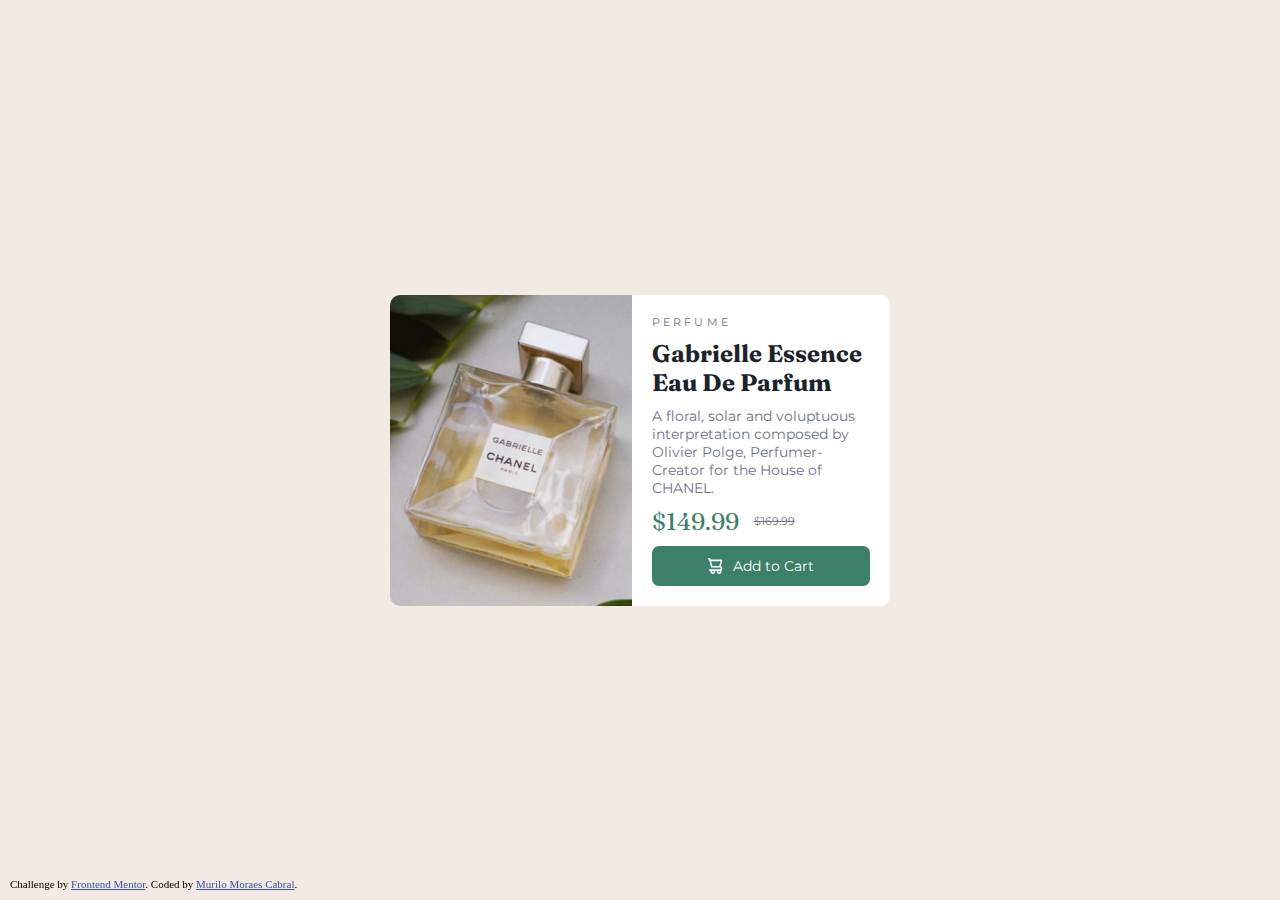
==== 001-product-preview-card-component-main/index.html @ 7cbd5f3d "changed folder names" ====
<!DOCTYPE html>
<html lang="en">
<head>
  <meta charset="UTF-8">
  <meta name="viewport" content="width=device-width, initial-scale=1.0">

  <meta
  name="description"
  content="Murilo's 1st challenge from Frontend Mentor.">
  
  <link rel="icon" type="image/png" sizes="32x32" href="./images/favicon-32x32.png">
  <link rel="stylesheet" href="style.css">

  <title>Front end Mentor | Product preview card component</title>
</head>
<body>
  <main>
    <div class="product-card">
      <img class="product-img-container" src="images/image-product-mobile-remake.jpg" alt="Gabrielle Essence Eau De Parfum">
      <div class="product-info">
        <div class="product-category">Perfume</div>
        <h2>Gabrielle Essence Eau De Parfum</h2>
        <p>A floral, solar and voluptuous interpretation composed by Olivier Polge, Perfumer-Creator for the House of CHANEL.</p>
        <div class="price-tag">$149.99<s>$169.99</s></div>
        <div class="add-to-cart-btt"><img src="images/icon-cart.svg" alt="icon-cart"><span>Add to Cart</span></div>
      </div>
    </div>
  </main>
  <footer>
    <div class="attribution">
      Challenge by <a href="https://www.frontendmentor.io?ref=challenge" target="_blank">Frontend Mentor</a>.
      Coded by <a href="https://www.frontendmentor.io/profile/murilomcabral" target="_blank">Murilo Moraes Cabral</a>.
    </div>
  </footer>
</body>
</html>
---- 001-product-preview-card-component-main/style.css ----
@charset "UTF-8";

@import url('https://fonts.googleapis.com/css2?family=Fraunces:wght@700&family=Montserrat:wght@500;700&display=swap');

.attribution { position: fixed; inset: auto auto 10px 10px; font-size: 11px; text-align: center; }
.attribution a { color: hsl(228, 45%, 44%); }

@media screen and (min-width: 500px) {
  div.product-card {
    width: 500px;
    flex-flow: row;
  }

  .product-img-container {
    width: 900px;
    object-fit: cover;
  }

}

* { margin: 0; padding: 0; box-sizing: border-box; }

:root {
  --pri-color-1: hsl(158, 36%, 37%);
  --pri-color-2: hsl(30, 38%, 92%);

  --sec-color-1: hsl(212, 21%, 14%);
  --sec-color-2: hsl(228, 12%, 48%);
  --sec-color-3: hsl(0, 0%, 100%);

  --montserrat-font: 'Montserrat', sans-serif;
  --fraunces-font: 'Fraunces', serif;
  
  --paragraph-font-size: 14px;
}

main {
  display: grid;
  place-items: center;
  
  min-height: 100dvh;

  background-color: var(--pri-color-2);
}

.product-card {
  display: flex;
  flex-direction: column;

  width: 300px;
  overflow: hidden;
  border-radius: 10px;

  background-color: var(--sec-color-3);
}

.product-category, s, p {
  font-family: var(--montserrat-font);
  color: var(--sec-color-2);
}

.product-category, s {
  font-size: calc(var(--paragraph-font-size) - 3px);
}

.product-category {
  letter-spacing: .2rem;
  text-transform: uppercase;
}

p {
  font-size: calc(var(--paragraph-font-size));
}

.product-img-container {
  overflow: hidden;
}

.product-info {
  display: flex;
  flex-flow: column;
  gap: 10px;

  padding: 20px;
}

h2 {
  font-family: var(--fraunces-font);
  color: var(--sec-color-1);
}

.price-tag {
  display: flex;
  align-items: center;
  gap: 15px;

  font-family: var(--fraunces-font);
  font-size: 1.5rem;
  color: var(--pri-color-1);
}

.add-to-cart-btt {
  display: flex;
  justify-content: center;
  align-items: center;
  gap: 10px;

  height: 40px;
  border-radius: 7px;

  font-family: var(--montserrat-font);
  font-size: var(--paragraph-font-size);
  background-color: var(--pri-color-1);
  color: var(--sec-color-3);
  cursor: pointer;
}

.add-to-cart-btt:hover {
  filter: brightness(.9);
}
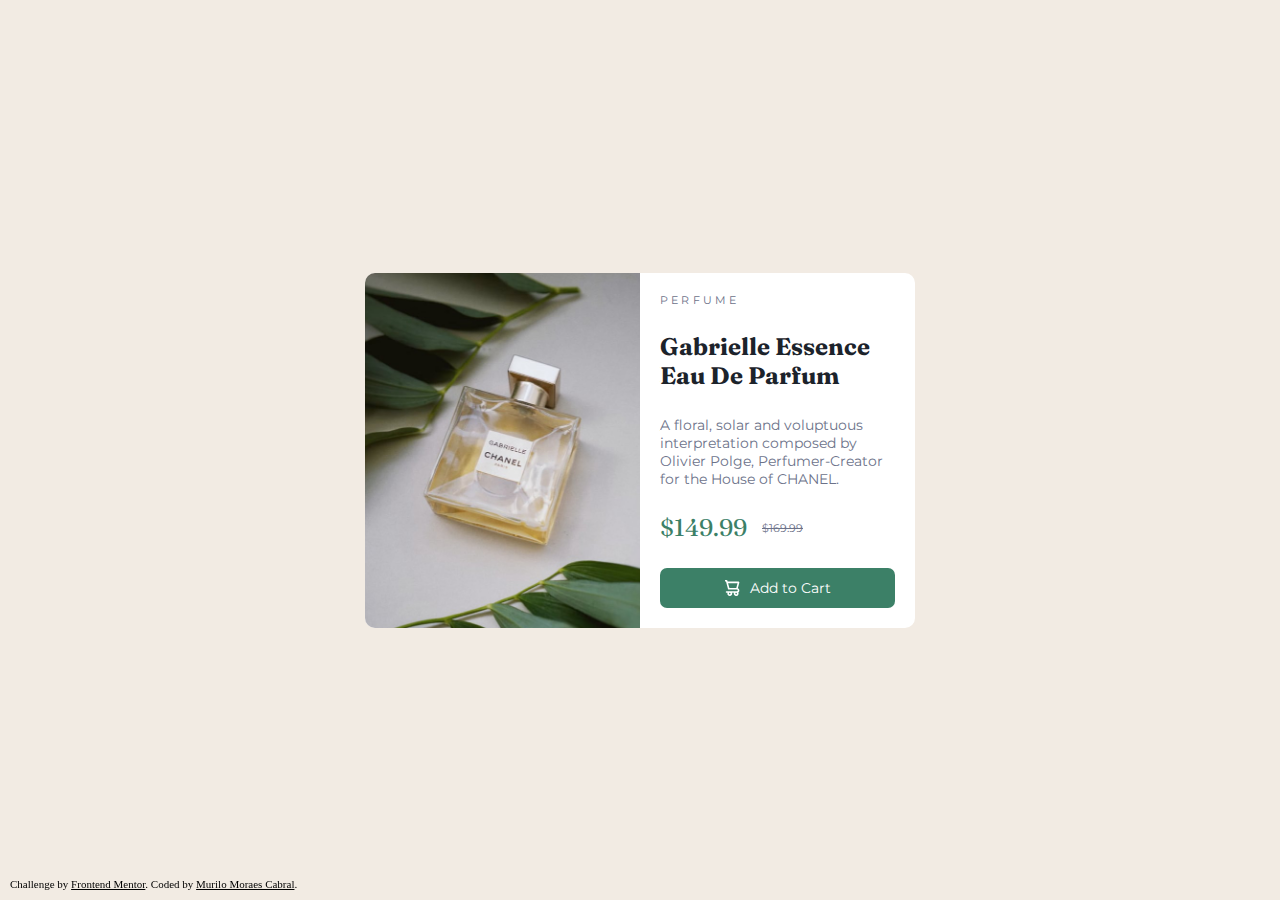
==== commit a1acd1f1: "1st challenge improved" ====
--- a/001-product-preview-card-component-main/index.html
+++ b/001-product-preview-card-component-main/index.html
@@ -3,12 +3,11 @@
 <head>
   <meta charset="UTF-8">
   <meta name="viewport" content="width=device-width, initial-scale=1.0">
+  <link rel="icon" type="image/png" sizes="32x32" href="./images/favicon-32x32.png">
 
   <meta
   name="description"
   content="Murilo's 1st challenge from Frontend Mentor.">
-  
-  <link rel="icon" type="image/png" sizes="32x32" href="./images/favicon-32x32.png">
   <link rel="stylesheet" href="style.css">
 
   <title>Front end Mentor | Product preview card component</title>
@@ -16,7 +15,13 @@
 <body>
   <main>
     <div class="product-card">
-      <img class="product-img-container" src="images/image-product-mobile-remake.jpg" alt="Gabrielle Essence Eau De Parfum">
+      <picture>
+        <source 
+          srcset="images/image-product-desktop-remake.jpg"
+          media="(min-width: 500px)"
+        >
+        <img class="product-img-container" src="images/image-product-mobile-remake.jpg" alt="Gabrielle Essence Eau De Parfum">
+      </picture>
       <div class="product-info">
         <div class="product-category">Perfume</div>
         <h2>Gabrielle Essence Eau De Parfum</h2>
--- a/001-product-preview-card-component-main/style.css
+++ b/001-product-preview-card-component-main/style.css
@@ -2,18 +2,29 @@
 
 @import url('https://fonts.googleapis.com/css2?family=Fraunces:wght@700&family=Montserrat:wght@500;700&display=swap');
 
-.attribution { position: fixed; inset: auto auto 10px 10px; font-size: 11px; text-align: center; }
-.attribution a { color: hsl(228, 45%, 44%); }
+.attribution {position: fixed; inset: 5px 0 auto 0; font-size: 11px; text-align: center; color: black;}
+.attribution a { color: var(--grayish-blue);}
 
 @media screen and (min-width: 500px) {
+  .attribution {inset: auto auto 10px 10px}
+
   div.product-card {
-    width: 500px;
+    width: 550px;
+    max-width: 90dvw;
     flex-flow: row;
+  }
+
+  picture {
+    max-width: 50%;
   }
 
   .product-img-container {
     width: 900px;
     object-fit: cover;
+  }
+
+  .product-info {
+    justify-content: space-between;
   }
 
 }
@@ -37,6 +48,7 @@
 main {
   display: grid;
   place-items: center;
+  padding: 25px auto;
   
   min-height: 100dvh;
 
@@ -52,6 +64,10 @@
   border-radius: 10px;
 
   background-color: var(--sec-color-3);
+}
+
+.product-card picture {
+  display: flex;
 }
 
 .product-category, s, p {
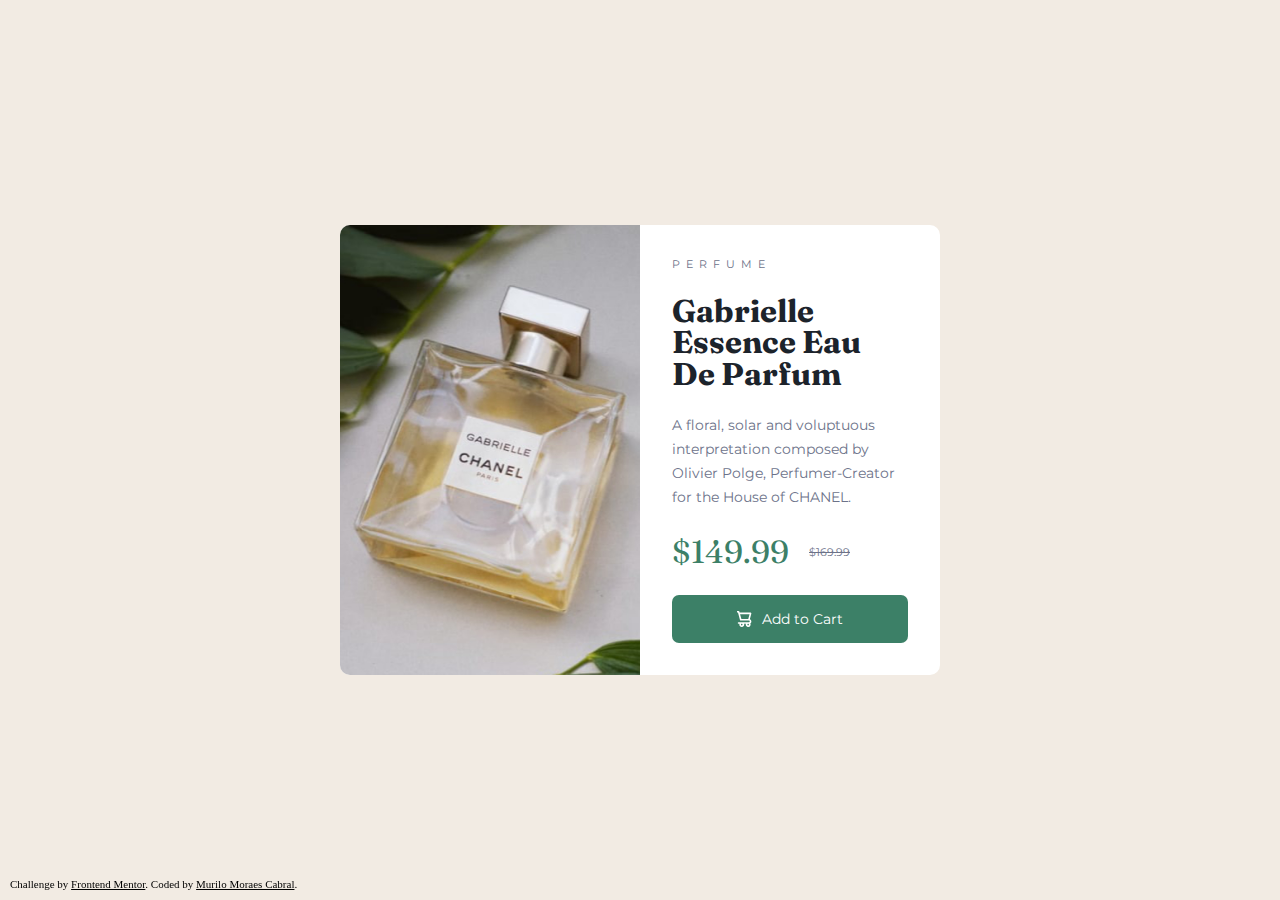
==== commit c00a3788: "1st challenge css improved" ====
--- a/001-product-preview-card-component-main/index.html
+++ b/001-product-preview-card-component-main/index.html
@@ -13,29 +13,23 @@
   <title>Front end Mentor | Product preview card component</title>
 </head>
 <body>
-  <main>
-    <div class="product-card">
-      <picture>
-        <source 
-          srcset="images/image-product-desktop-remake.jpg"
-          media="(min-width: 500px)"
-        >
-        <img class="product-img-container" src="images/image-product-mobile-remake.jpg" alt="Gabrielle Essence Eau De Parfum">
-      </picture>
-      <div class="product-info">
-        <div class="product-category">Perfume</div>
-        <h2>Gabrielle Essence Eau De Parfum</h2>
-        <p>A floral, solar and voluptuous interpretation composed by Olivier Polge, Perfumer-Creator for the House of CHANEL.</p>
-        <div class="price-tag">$149.99<s>$169.99</s></div>
-        <div class="add-to-cart-btt"><img src="images/icon-cart.svg" alt="icon-cart"><span>Add to Cart</span></div>
-      </div>
+  <img class="design-overlay" src="design/desktop-design.jpg">
+  <div class="card">
+    <picture>
+      <source srcset="images/image-product-desktop-remake.jpg" media="(min-width: 570px)">
+      <img class="product-img" src="images/image-product-mobile-remake.jpg" alt="Gabrielle Essence Eau De Parfum">
+    </picture>
+    <div class="product-info">
+      <div class="product-category">Perfume</div>
+      <h2>Gabrielle Essence Eau De Parfum</h2>
+      <p>A floral, solar and voluptuous interpretation composed by Olivier Polge, Perfumer-Creator for the House of CHANEL.</p>
+      <div class="price-tag">$149.99<s>$169.99</s></div>
+      <div class="add-to-cart-btt"><img src="images/icon-cart.svg" alt="icon-cart"><span>Add to Cart</span></div>
     </div>
-  </main>
-  <footer>
-    <div class="attribution">
-      Challenge by <a href="https://www.frontendmentor.io?ref=challenge" target="_blank">Frontend Mentor</a>.
-      Coded by <a href="https://www.frontendmentor.io/profile/murilomcabral" target="_blank">Murilo Moraes Cabral</a>.
-    </div>
-  </footer>
+  </div>
+  <div class="attribution">
+    Challenge by <a href="https://www.frontendmentor.io?ref=challenge" target="_blank">Frontend Mentor</a>.
+    Coded by <a href="https://www.frontendmentor.io/profile/murilomcabral" target="_blank">Murilo Moraes Cabral</a>.
+  </div>
 </body>
 </html>--- a/001-product-preview-card-component-main/style.css
+++ b/001-product-preview-card-component-main/style.css
@@ -5,31 +5,39 @@
 .attribution {position: fixed; inset: 5px 0 auto 0; font-size: 11px; text-align: center; color: black;}
 .attribution a { color: var(--grayish-blue);}
 
-@media screen and (min-width: 500px) {
+@media screen and (min-width: 570px) {
   .attribution {inset: auto auto 10px 10px}
 
-  div.product-card {
-    width: 550px;
+  div.card {
+    grid-auto-flow: column;
+    grid-template-rows: auto;
+    grid-template-columns: 1fr 1fr;
+    width: 600px;
     max-width: 90dvw;
-    flex-flow: row;
+    height: 450px;
+  }
+  
+  
+  body .card picture {
+    display: grid;
+    place-items: center;
+    height: 100%;
   }
 
-  picture {
-    max-width: 50%;
+  picture .product-img {
+    width: auto;
+    height: 611px;
+    display: block;
+    /* transform: translate(-50%, -50%); */
   }
 
-  .product-img-container {
-    width: 900px;
-    object-fit: cover;
-  }
-
-  .product-info {
-    justify-content: space-between;
+  .card .product-info {
+    padding: 32px;
   }
 
 }
 
-* { margin: 0; padding: 0; box-sizing: border-box; }
+* { margin: 0; padding: 0; box-sizing: border-box;}
 
 :root {
   --pri-color-1: hsl(158, 36%, 37%);
@@ -45,29 +53,25 @@
   --paragraph-font-size: 14px;
 }
 
-main {
+body {
   display: grid;
   place-items: center;
-  padding: 25px auto;
   
   min-height: 100dvh;
+  padding: 25px;
 
   background-color: var(--pri-color-2);
 }
 
-.product-card {
-  display: flex;
-  flex-direction: column;
-
-  width: 300px;
+.card {
+  width: 343px;
+  height: 611px;
   overflow: hidden;
   border-radius: 10px;
+  display: grid;
+  grid-template-rows: min-content;
 
   background-color: var(--sec-color-3);
-}
-
-.product-card picture {
-  display: flex;
 }
 
 .product-category, s, p {
@@ -80,38 +84,49 @@
 }
 
 .product-category {
-  letter-spacing: .2rem;
+  letter-spacing: 6px;
   text-transform: uppercase;
 }
 
-p {
-  font-size: calc(var(--paragraph-font-size));
+.card picture {
+  display: grid;
+  place-content: center;
+  height: 240px;
+  overflow: hidden;
 }
 
-.product-img-container {
-  overflow: hidden;
+.product-img {
+  width: 100%;
 }
+
 
 .product-info {
   display: flex;
   flex-flow: column;
-  gap: 10px;
+  justify-content: space-between;
 
-  padding: 20px;
+  padding: 24px;
 }
 
 h2 {
   font-family: var(--fraunces-font);
   color: var(--sec-color-1);
+  font-size: 1.97rem;
+  line-height: 1.97rem;
+}
+
+p {
+  font-size: calc(var(--paragraph-font-size));
+  line-height: 1.5rem;
 }
 
 .price-tag {
   display: flex;
   align-items: center;
-  gap: 15px;
+  gap: 20px;
 
   font-family: var(--fraunces-font);
-  font-size: 1.5rem;
+  font-size: 2rem;
   color: var(--pri-color-1);
 }
 
@@ -121,7 +136,7 @@
   align-items: center;
   gap: 10px;
 
-  height: 40px;
+  height: 48px;
   border-radius: 7px;
 
   font-family: var(--montserrat-font);
@@ -133,4 +148,13 @@
 
 .add-to-cart-btt:hover {
   filter: brightness(.9);
+}
+
+/* design overlay */
+.design-overlay {
+  display: none;
+  position: fixed;
+  margin: auto;
+  inset: 0 auto;
+  opacity: .2;
 }